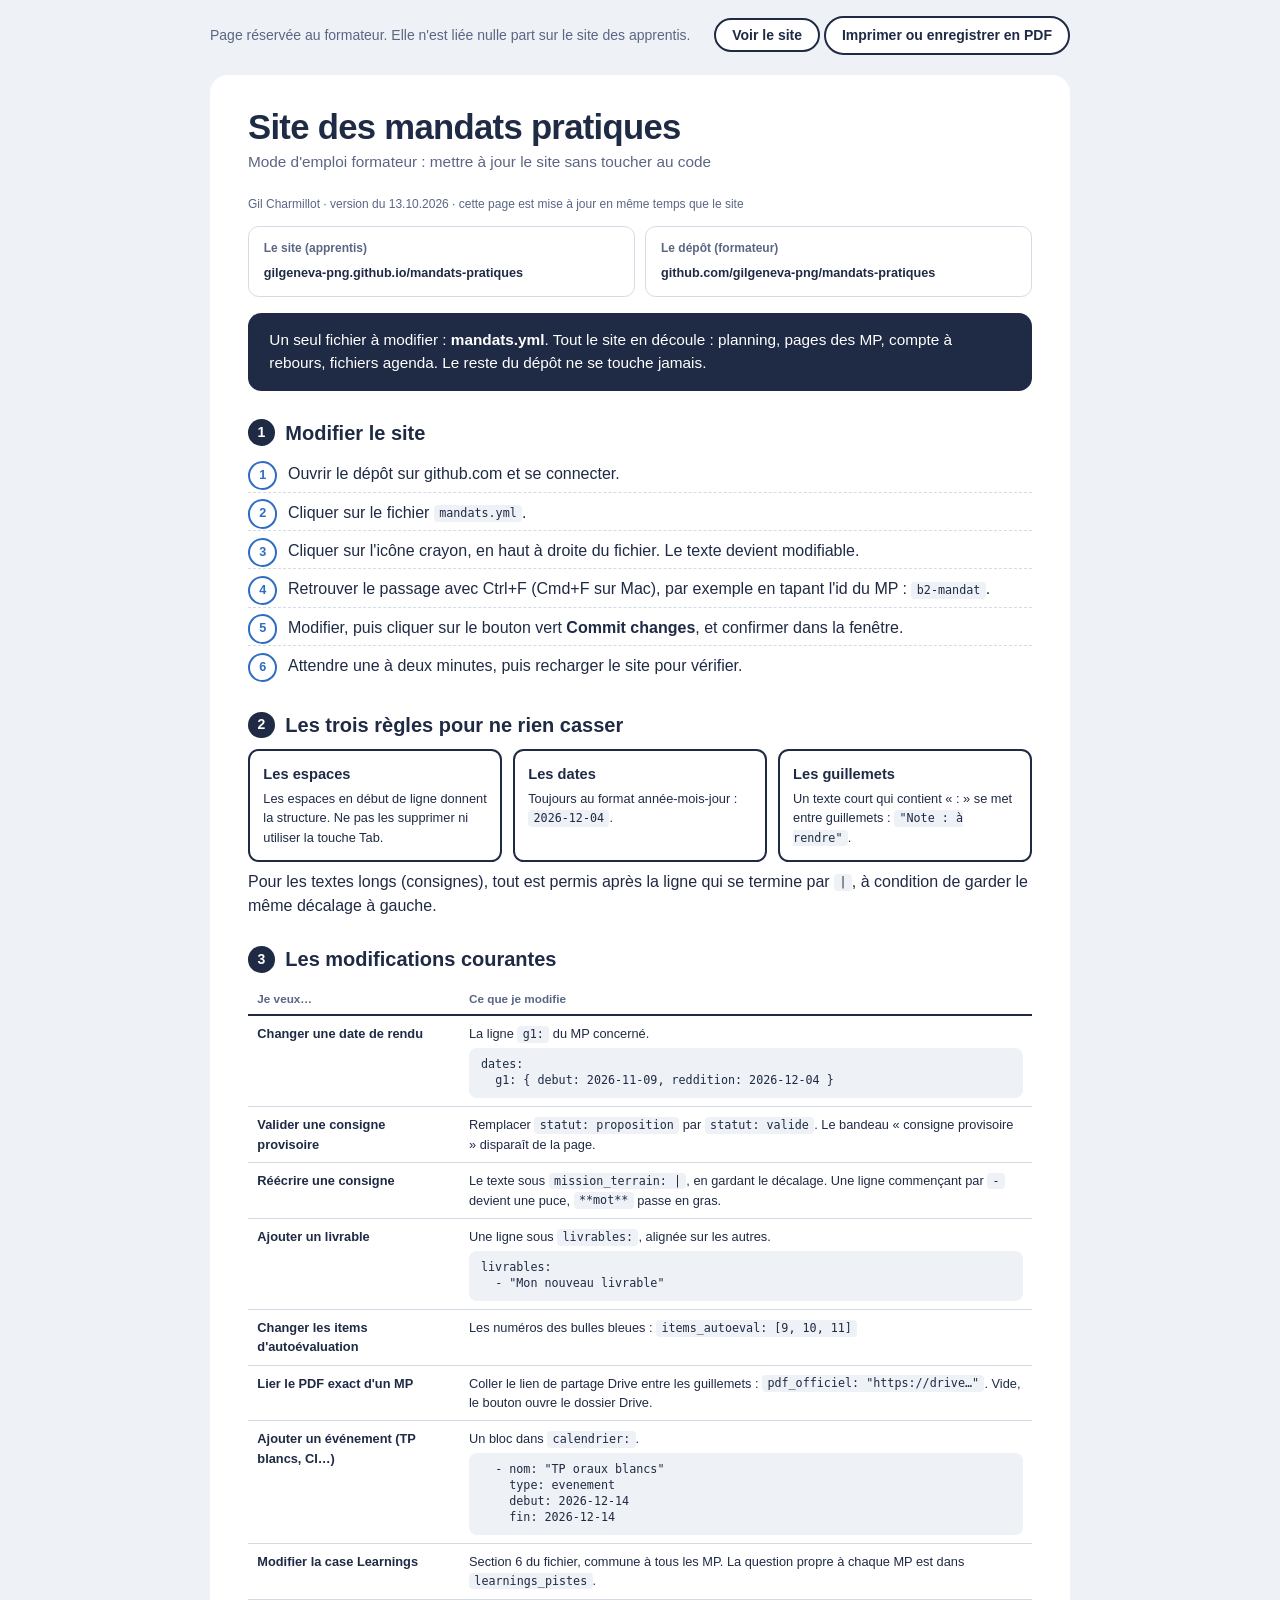
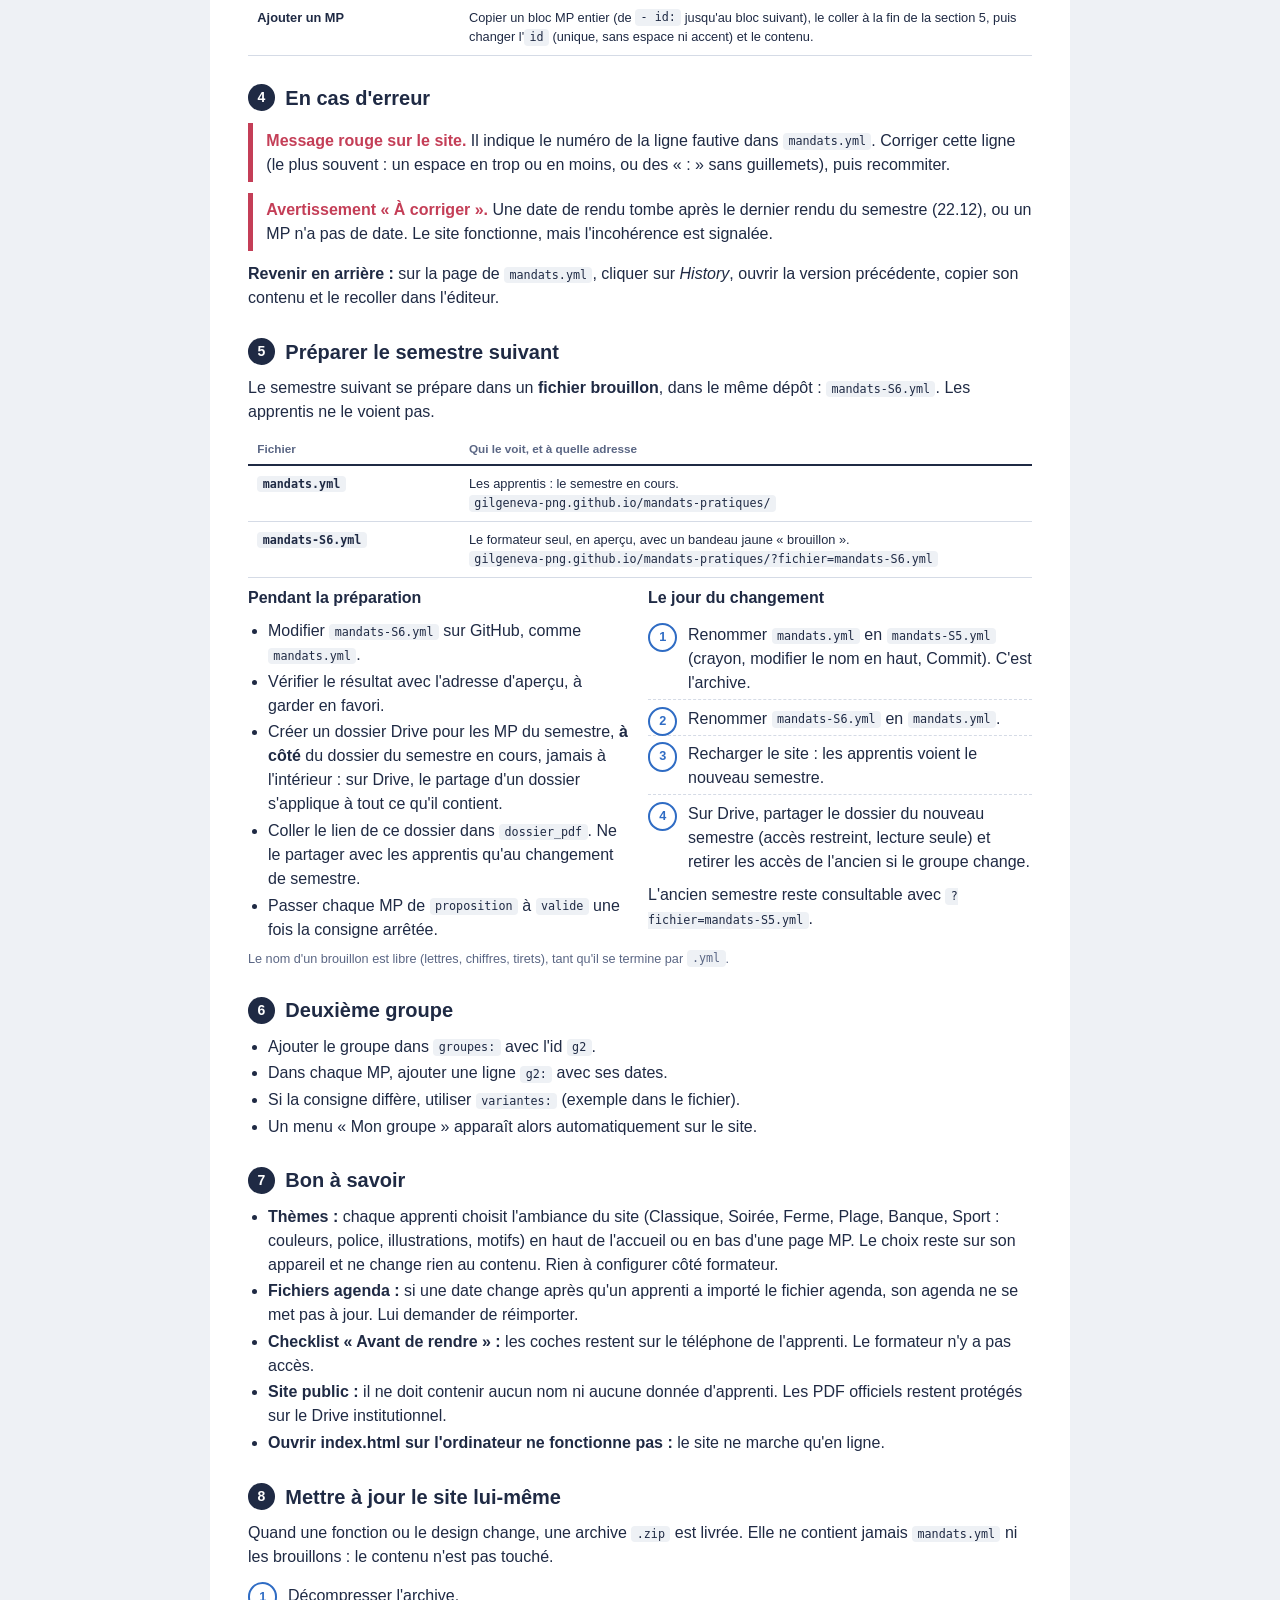
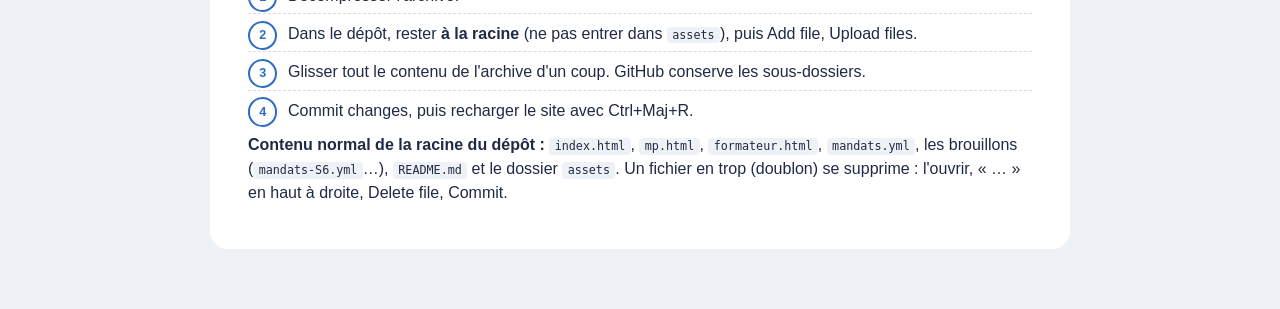
==== formateur.html @ 9e9696c9 "Add files via upload" ====
<!doctype html>
<html lang="fr">
<head>
<meta charset="utf-8">
<title>Mode d'emploi formateur</title>
<meta name="viewport" content="width=device-width, initial-scale=1">
<meta name="robots" content="noindex">
<style>
@page { size: A4; margin: 18mm 18mm 18mm 18mm; }
:root{ --ink:#1F2A44; --soft:#5A6684; --line:#D5DBE6; --paper:#EEF1F5; --blue:#2F6CC4; --red:#C43E57; }
*{box-sizing:border-box}
body{ font-family:"Atkinson Hyperlegible","Inter",sans-serif; color:var(--ink); font-size:10.5pt; line-height:1.5; margin:0; }
@media screen{
  body{ background:var(--paper); font-size:16px; padding:0 16px 60px; }
  main{ max-width:860px; margin:0 auto; background:#fff; border-radius:18px; padding:34px 38px; margin-top:20px; }
  .page-break{ break-before:auto }
  .key{ grid-template-columns:1fr }
  @media (max-width:700px){ code{ overflow-wrap:anywhere } .box .v{ white-space:normal !important; overflow-wrap:anywhere } table{ table-layout:fixed } main{ padding:22px 18px } .rules,.two{ grid-template-columns:1fr } td:first-child{ width:auto } }
}
.toolbar{ max-width:860px; margin:16px auto 0; display:flex; flex-wrap:wrap; gap:10px 16px; align-items:center; justify-content:space-between; font-size:14px; color:var(--soft) }
.toolbar a, .toolbar button{ font:inherit; font-weight:700; color:var(--ink); background:#fff; border:2px solid var(--ink); border-radius:999px; padding:7px 16px; cursor:pointer; text-decoration:none }
.version{ font-size:9pt; color:var(--soft); margin:0 0 10pt }
@media print{ .toolbar{ display:none } main{ padding:0 } }
.meta{ position:fixed; top:-12mm; right:0; font-size:8pt; color:var(--soft); text-align:right; }
h1{ font-family:"Inter Display","Inter",sans-serif; font-weight:800; font-size:26pt; letter-spacing:-.02em; line-height:1.05; margin:0 0 4pt; }
.sub{ color:var(--soft); font-size:11.5pt; margin:0 0 16pt; }
h2{ font-family:"Inter Display","Inter",sans-serif; font-weight:800; font-size:15pt; margin:20pt 0 7pt; display:flex; align-items:center; gap:8pt; break-after:avoid; }
h2 .n{ display:inline-grid; place-items:center; width:20pt; height:20pt; border-radius:50%; background:var(--ink); color:#fff; font-size:10.5pt; flex:none }
p{ margin:0 0 7pt; }
code, .code{ font-family:"DejaVu Sans Mono",monospace; font-size:8.8pt; }
code{ background:var(--paper); padding:1pt 4pt; border-radius:3pt; }
.key{ display:grid; grid-template-columns:1fr 1fr; gap:8pt; margin:6pt 0 4pt; }
.box{ border:1.2pt solid var(--line); border-radius:8pt; padding:9pt 11pt; }
.box b{ display:block; font-size:9pt; color:var(--soft); font-weight:600; margin-bottom:2pt }
.box .v{ font-weight:700; font-size:9.5pt; white-space:nowrap }
.principle{ background:var(--ink); color:#fff; border-radius:10pt; padding:12pt 16pt; margin:12pt 0 4pt; font-size:11.5pt; }
.principle strong{ font-weight:800 }
ol.steps{ list-style:none; padding:0; margin:4pt 0; counter-reset:s; }
ol.steps li{ counter-increment:s; position:relative; padding:4pt 0 4pt 30pt; border-bottom:1pt dashed var(--line); }
ol.steps li:last-child{ border-bottom:0 }
ol.steps li::before{ content:counter(s); position:absolute; left:0; top:3pt; width:19pt; height:19pt; border-radius:50%;
  border:1.5pt solid var(--blue); color:var(--blue); font-weight:700; font-size:9.5pt; display:grid; place-items:center; }
table{ width:100%; border-collapse:collapse; margin:4pt 0 6pt; font-size:9.6pt; }
th{ text-align:left; font-weight:700; color:var(--soft); font-size:8.8pt; padding:5pt 7pt; border-bottom:1.5pt solid var(--ink); }
td{ padding:6pt 7pt; border-bottom:1pt solid var(--line); vertical-align:top; }
tr{ break-inside:avoid; }
td:first-child{ font-weight:600; width:27%; }
pre.code{ background:var(--paper); border-radius:6pt; padding:7pt 9pt; margin:3pt 0 0; white-space:pre-wrap; line-height:1.35; }
.rules{ display:grid; grid-template-columns:repeat(3,1fr); gap:8pt; margin:6pt 0; }
.rule{ border:1.5pt solid var(--ink); border-radius:8pt; padding:9pt 10pt; }
.rule b{ display:block; font-family:"Inter Display","Inter",sans-serif; font-size:11pt; margin-bottom:3pt }
.rule p{ margin:0; font-size:9.6pt }
.alert{ border-left:4pt solid var(--red); padding:4pt 0 4pt 10pt; margin:8pt 0; }
.alert b{ color:var(--red) }
.two{ display:grid; grid-template-columns:1fr 1fr; gap:12pt; }
ul{ margin:0 0 6pt; padding-left:15pt } li{ margin-bottom:2pt }
.avoid{ break-inside:avoid }
.page-break{ break-before:page }
.muted{ color:var(--soft) }
.two ol.steps li{ padding-top:3pt; padding-bottom:3pt }
</style>
</head>
<body>
<div class="toolbar"><span>Page réservée au formateur. Elle n'est liée nulle part sur le site des apprentis.</span>
  <span><a href="./">Voir le site</a> <button type="button" onclick="window.print()">Imprimer ou enregistrer en PDF</button></span></div>
<main>

<h1>Site des mandats pratiques</h1>
<p class="sub">Mode d'emploi formateur : mettre à jour le site sans toucher au code</p>
<p class="version">Gil Charmillot · version du 13.10.2026 · cette page est mise à jour en même temps que le site</p>

<div class="key">
  <div class="box"><b>Le site (apprentis)</b><span class="v">gilgeneva-png.github.io/mandats-pratiques</span></div>
  <div class="box"><b>Le dépôt (formateur)</b><span class="v">github.com/gilgeneva-png/mandats-pratiques</span></div>
</div>

<div class="principle">Un seul fichier à modifier : <strong>mandats.yml</strong>. Tout le site en découle : planning, pages des MP, compte à rebours, fichiers agenda. Le reste du dépôt ne se touche jamais.</div>

<h2><span class="n">1</span>Modifier le site</h2>
<ol class="steps">
  <li>Ouvrir le dépôt sur github.com et se connecter.</li>
  <li>Cliquer sur le fichier <code>mandats.yml</code>.</li>
  <li>Cliquer sur l'icône crayon, en haut à droite du fichier. Le texte devient modifiable.</li>
  <li>Retrouver le passage avec Ctrl+F (Cmd+F sur Mac), par exemple en tapant l'id du MP : <code>b2-mandat</code>.</li>
  <li>Modifier, puis cliquer sur le bouton vert <strong>Commit changes</strong>, et confirmer dans la fenêtre.</li>
  <li>Attendre une à deux minutes, puis recharger le site pour vérifier.</li>
</ol>

<h2><span class="n">2</span>Les trois règles pour ne rien casser</h2>
<div class="rules">
  <div class="rule"><b>Les espaces</b><p>Les espaces en début de ligne donnent la structure. Ne pas les supprimer ni utiliser la touche Tab.</p></div>
  <div class="rule"><b>Les dates</b><p>Toujours au format année-mois-jour : <code>2026-12-04</code>.</p></div>
  <div class="rule"><b>Les guillemets</b><p>Un texte court qui contient « : » se met entre guillemets : <code>"Note : à rendre"</code>.</p></div>
</div>
<p>Pour les textes longs (consignes), tout est permis après la ligne qui se termine par <code>|</code>, à condition de garder le même décalage à gauche.</p>

<h2 class="page-break"><span class="n">3</span>Les modifications courantes</h2>
<table>
  <thead><tr><th>Je veux…</th><th>Ce que je modifie</th></tr></thead>
  <tbody>
  <tr><td>Changer une date de rendu</td><td>La ligne <code>g1:</code> du MP concerné.
    <pre class="code">dates:
  g1: { debut: 2026-11-09, reddition: 2026-12-04 }</pre></td></tr>
  <tr><td>Valider une consigne provisoire</td><td>Remplacer <code>statut: proposition</code> par <code>statut: valide</code>. Le bandeau « consigne provisoire » disparaît de la page.</td></tr>
  <tr><td>Réécrire une consigne</td><td>Le texte sous <code>mission_terrain: |</code>, en gardant le décalage. Une ligne commençant par <code>- </code> devient une puce, <code>**mot**</code> passe en gras.</td></tr>
  <tr><td>Ajouter un livrable</td><td>Une ligne sous <code>livrables:</code>, alignée sur les autres.
    <pre class="code">livrables:
  - "Mon nouveau livrable"</pre></td></tr>
  <tr><td>Changer les items d'autoévaluation</td><td>Les numéros des bulles bleues : <code>items_autoeval: [9, 10, 11]</code></td></tr>
  <tr><td>Lier le PDF exact d'un MP</td><td>Coller le lien de partage Drive entre les guillemets : <code>pdf_officiel: "https://drive…"</code>. Vide, le bouton ouvre le dossier Drive.</td></tr>
  <tr><td>Ajouter un événement (TP blancs, CI…)</td><td>Un bloc dans <code>calendrier:</code>.
    <pre class="code">  - nom: "TP oraux blancs"
    type: evenement
    debut: 2026-12-14
    fin: 2026-12-14</pre></td></tr>
  <tr><td>Modifier la case Learnings</td><td>Section 6 du fichier, commune à tous les MP. La question propre à chaque MP est dans <code>learnings_pistes</code>.</td></tr>
  <tr><td>Ajouter un MP</td><td>Copier un bloc MP entier (de <code>- id:</code> jusqu'au bloc suivant), le coller à la fin de la section 5, puis changer l'<code>id</code> (unique, sans espace ni accent) et le contenu.</td></tr>
  </tbody>
</table>

<div class="avoid"><h2><span class="n">4</span>En cas d'erreur</h2>
<div class="alert"><b>Message rouge sur le site.</b> Il indique le numéro de la ligne fautive dans <code>mandats.yml</code>. Corriger cette ligne (le plus souvent : un espace en trop ou en moins, ou des « : » sans guillemets), puis recommiter.</div>
<div class="alert"><b>Avertissement « À corriger ».</b> Une date de rendu tombe après le dernier rendu du semestre (22.12), ou un MP n'a pas de date. Le site fonctionne, mais l'incohérence est signalée.</div>
<p><strong>Revenir en arrière :</strong> sur la page de <code>mandats.yml</code>, cliquer sur <em>History</em>, ouvrir la version précédente, copier son contenu et le recoller dans l'éditeur.</p></div>

<h2 class="avoid"><span class="n">5</span>Préparer le semestre suivant</h2>
<p>Le semestre suivant se prépare dans un <strong>fichier brouillon</strong>, dans le même dépôt : <code>mandats-S6.yml</code>. Les apprentis ne le voient pas.</p>
<table>
  <thead><tr><th>Fichier</th><th>Qui le voit, et à quelle adresse</th></tr></thead>
  <tbody>
  <tr><td><code>mandats.yml</code></td><td>Les apprentis : le semestre en cours.<br><code>gilgeneva-png.github.io/mandats-pratiques/</code></td></tr>
  <tr><td><code>mandats-S6.yml</code></td><td>Le formateur seul, en aperçu, avec un bandeau jaune « brouillon ».<br><code>gilgeneva-png.github.io/mandats-pratiques/?fichier=mandats-S6.yml</code></td></tr>
  </tbody>
</table>
<div class="two avoid">
  <div>
    <p><strong>Pendant la préparation</strong></p>
    <ul>
      <li>Modifier <code>mandats-S6.yml</code> sur GitHub, comme <code>mandats.yml</code>.</li>
      <li>Vérifier le résultat avec l'adresse d'aperçu, à garder en favori.</li>
      <li>Créer un dossier Drive pour les MP du semestre, <strong>à côté</strong> du dossier du semestre en cours, jamais à l'intérieur : sur Drive, le partage d'un dossier s'applique à tout ce qu'il contient.</li>
      <li>Coller le lien de ce dossier dans <code>dossier_pdf</code>. Ne le partager avec les apprentis qu'au changement de semestre.</li>
      <li>Passer chaque MP de <code>proposition</code> à <code>valide</code> une fois la consigne arrêtée.</li>
    </ul>
  </div>
  <div>
    <p><strong>Le jour du changement</strong></p>
    <ol class="steps">
      <li>Renommer <code>mandats.yml</code> en <code>mandats-S5.yml</code> (crayon, modifier le nom en haut, Commit). C'est l'archive.</li>
      <li>Renommer <code>mandats-S6.yml</code> en <code>mandats.yml</code>.</li>
      <li>Recharger le site : les apprentis voient le nouveau semestre.</li>
      <li>Sur Drive, partager le dossier du nouveau semestre (accès restreint, lecture seule) et retirer les accès de l'ancien si le groupe change.</li>
    </ol>
    <p>L'ancien semestre reste consultable avec <code>?fichier=mandats-S5.yml</code>.</p>
  </div>
</div>
<p class="muted" style="font-size:9.5pt">Le nom d'un brouillon est libre (lettres, chiffres, tirets), tant qu'il se termine par <code>.yml</code>.</p>

<h2 class="avoid"><span class="n">6</span>Deuxième groupe</h2>
<ul class="avoid">
  <li>Ajouter le groupe dans <code>groupes:</code> avec l'id <code>g2</code>.</li>
  <li>Dans chaque MP, ajouter une ligne <code>g2:</code> avec ses dates.</li>
  <li>Si la consigne diffère, utiliser <code>variantes:</code> (exemple dans le fichier).</li>
  <li>Un menu « Mon groupe » apparaît alors automatiquement sur le site.</li>
</ul>

<h2 class="avoid"><span class="n">7</span>Bon à savoir</h2>
<ul class="avoid">
  <li><strong>Thèmes :</strong> chaque apprenti choisit l'ambiance du site (Classique, Soirée, Ferme, Plage, Banque, Sport : couleurs, police, illustrations, motifs) en haut de l'accueil ou en bas d'une page MP. Le choix reste sur son appareil et ne change rien au contenu. Rien à configurer côté formateur.</li>
  <li><strong>Fichiers agenda :</strong> si une date change après qu'un apprenti a importé le fichier agenda, son agenda ne se met pas à jour. Lui demander de réimporter.</li>
  <li><strong>Checklist « Avant de rendre » :</strong> les coches restent sur le téléphone de l'apprenti. Le formateur n'y a pas accès.</li>
  <li><strong>Site public :</strong> il ne doit contenir aucun nom ni aucune donnée d'apprenti. Les PDF officiels restent protégés sur le Drive institutionnel.</li>
  <li><strong>Ouvrir index.html sur l'ordinateur ne fonctionne pas :</strong> le site ne marche qu'en ligne.</li>
</ul>

<h2 class="avoid"><span class="n">8</span>Mettre à jour le site lui-même</h2>
<p>Quand une fonction ou le design change, une archive <code>.zip</code> est livrée. Elle ne contient jamais <code>mandats.yml</code> ni les brouillons : le contenu n'est pas touché.</p>
<ol class="steps">
  <li>Décompresser l'archive.</li>
  <li>Dans le dépôt, rester <strong>à la racine</strong> (ne pas entrer dans <code>assets</code>), puis Add file, Upload files.</li>
  <li>Glisser tout le contenu de l'archive d'un coup. GitHub conserve les sous-dossiers.</li>
  <li>Commit changes, puis recharger le site avec Ctrl+Maj+R.</li>
</ol>
<p><strong>Contenu normal de la racine du dépôt :</strong> <code>index.html</code>, <code>mp.html</code>, <code>formateur.html</code>, <code>mandats.yml</code>, les brouillons (<code>mandats-S6.yml</code>…), <code>README.md</code> et le dossier <code>assets</code>. Un fichier en trop (doublon) se supprime : l'ouvrir, « … » en haut à droite, Delete file, Commit.</p>
</main>
</body>
</html>
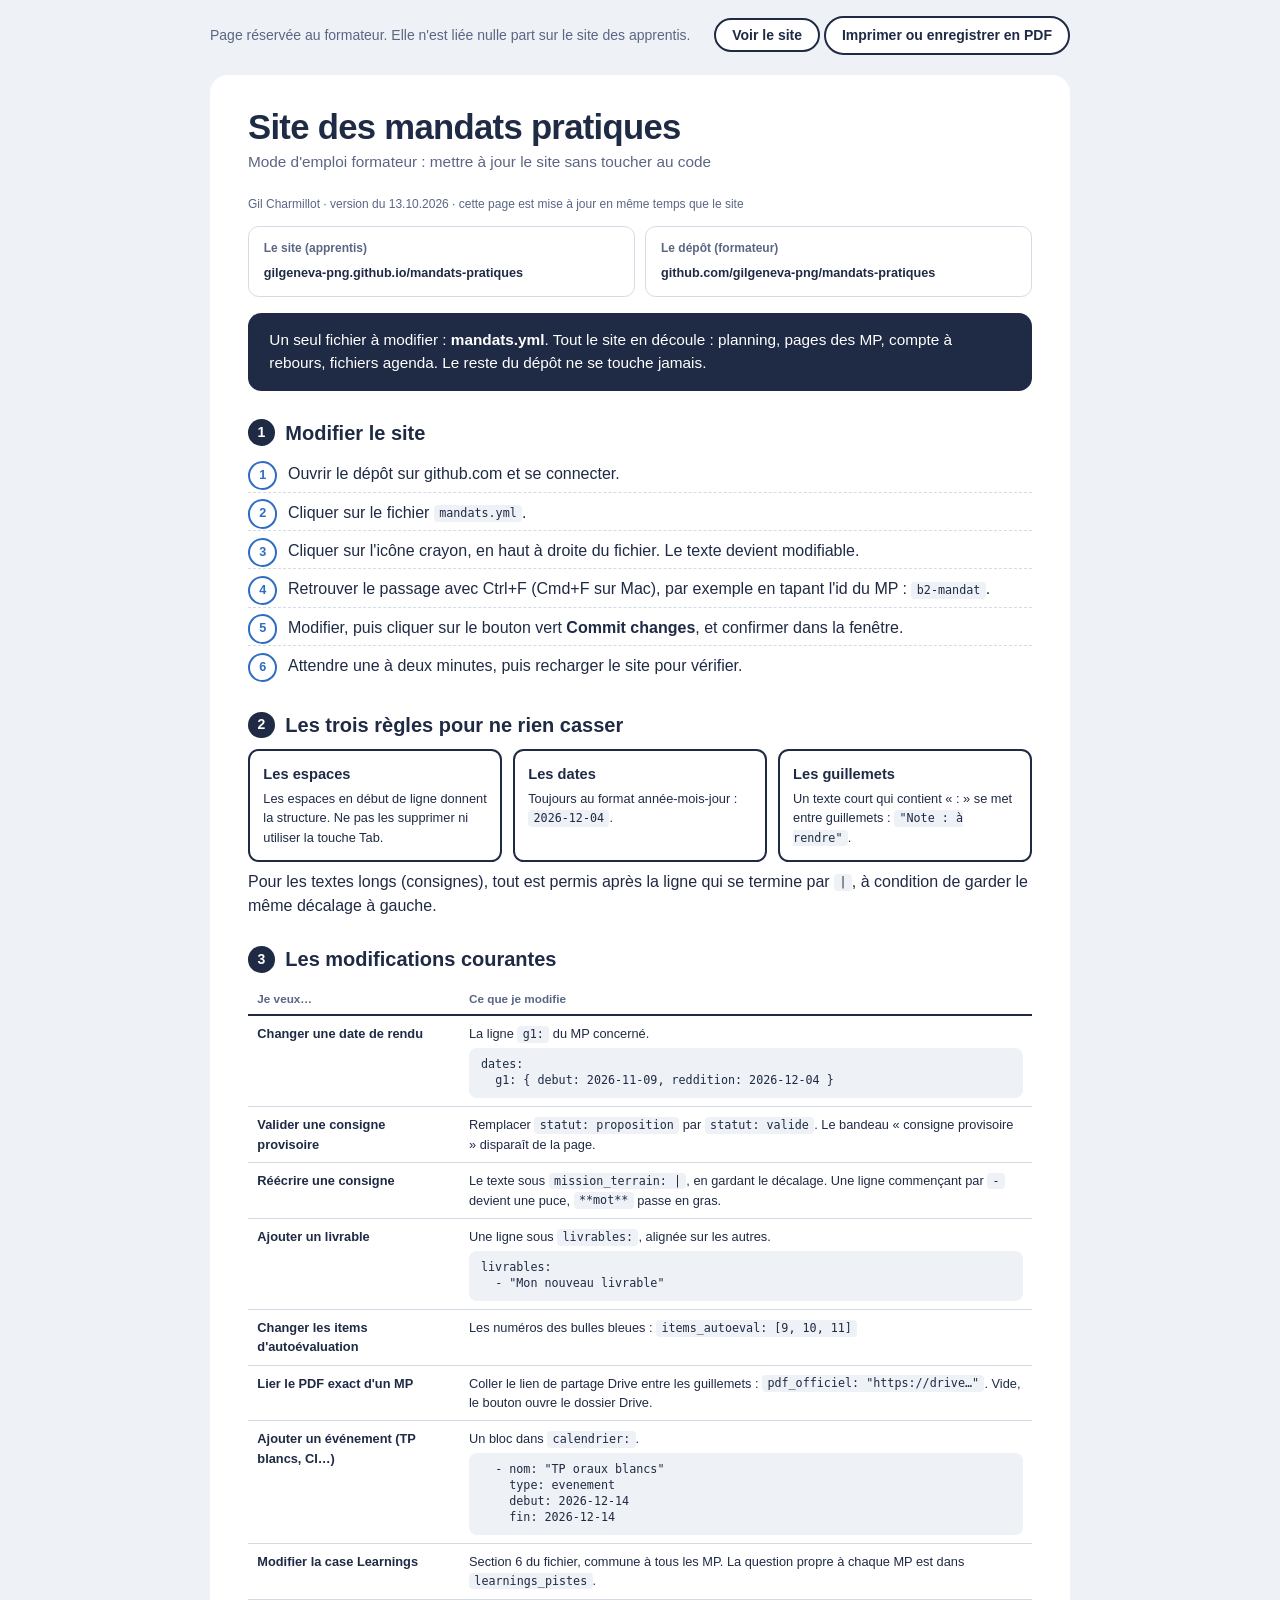
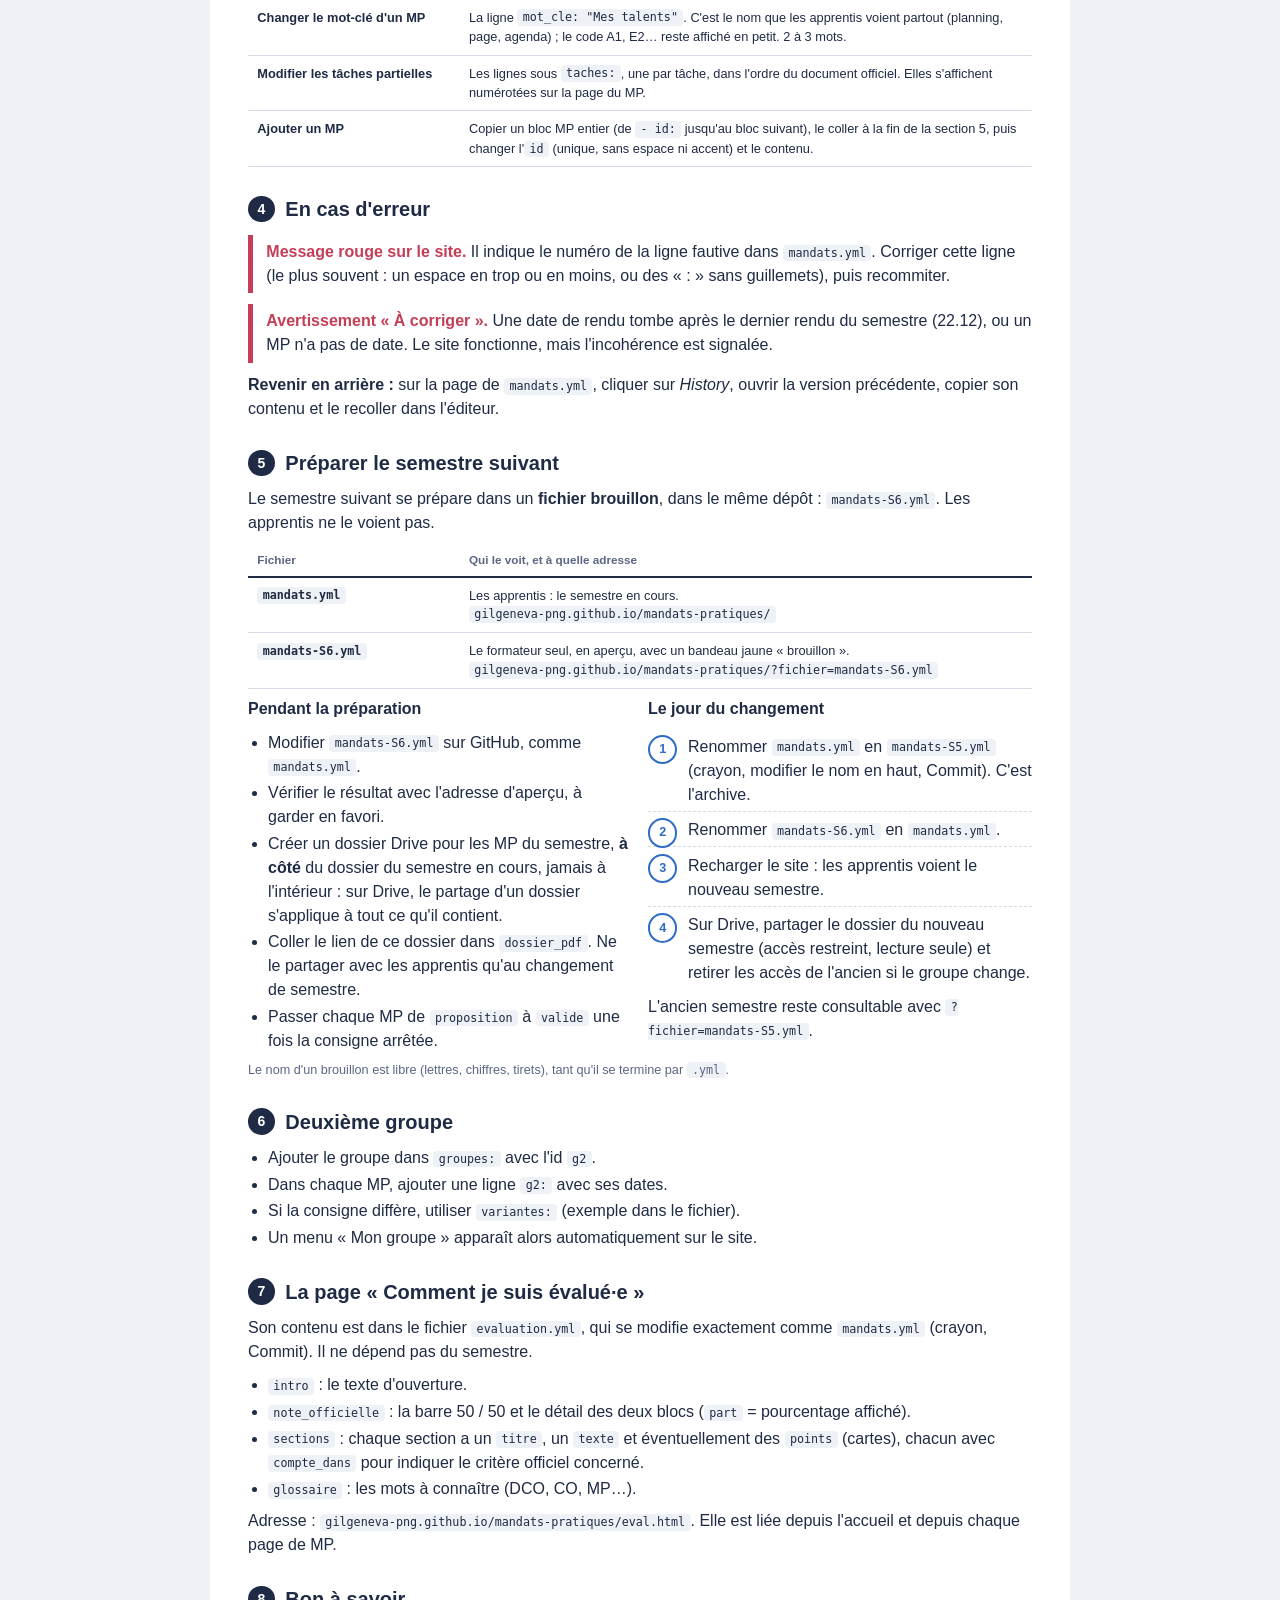
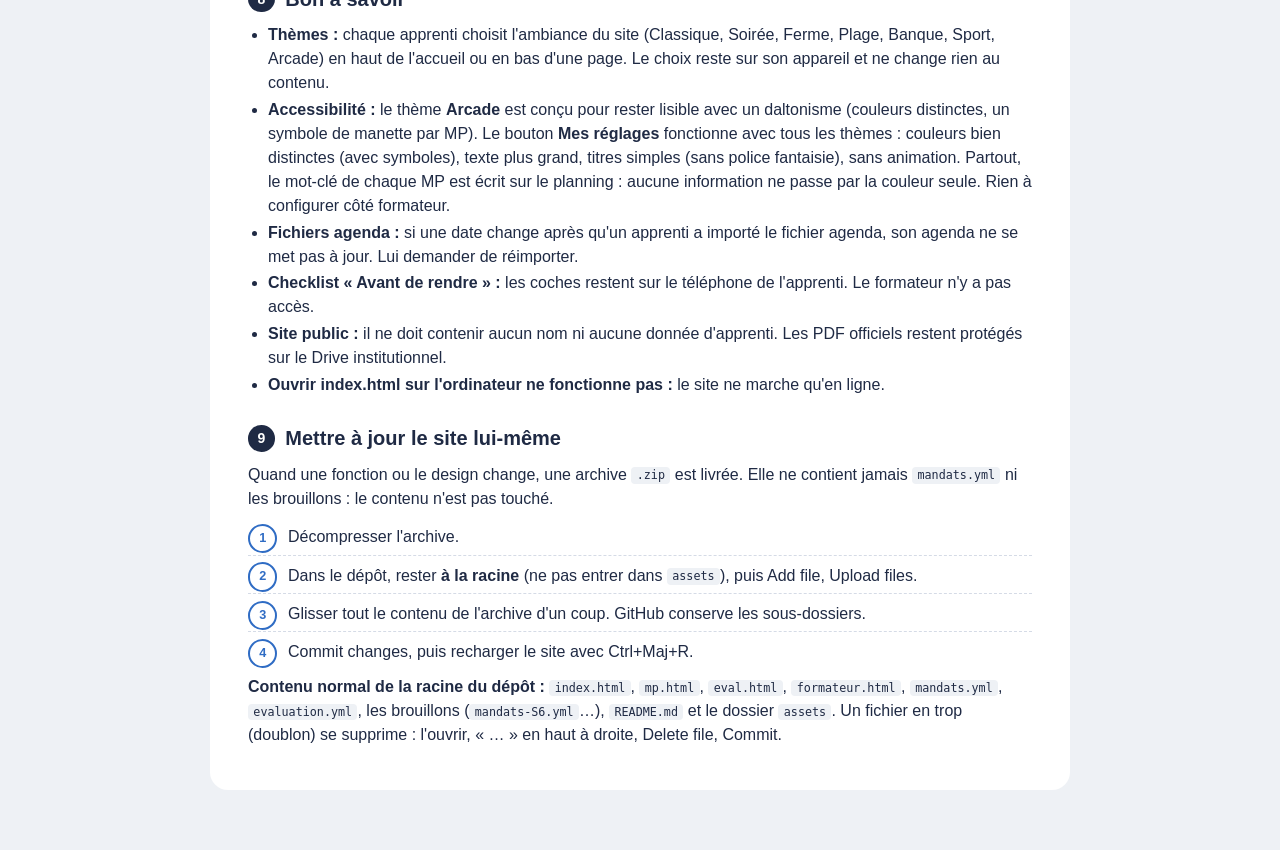
==== commit 1333faf6: "Add files via upload" ====
--- a/formateur.html
+++ b/formateur.html
@@ -114,6 +114,8 @@
     debut: 2026-12-14
     fin: 2026-12-14</pre></td></tr>
   <tr><td>Modifier la case Learnings</td><td>Section 6 du fichier, commune à tous les MP. La question propre à chaque MP est dans <code>learnings_pistes</code>.</td></tr>
+  <tr><td>Changer le mot-clé d'un MP</td><td>La ligne <code>mot_cle: "Mes talents"</code>. C'est le nom que les apprentis voient partout (planning, page, agenda) ; le code A1, E2… reste affiché en petit. 2 à 3 mots.</td></tr>
+  <tr><td>Modifier les tâches partielles</td><td>Les lignes sous <code>taches:</code>, une par tâche, dans l'ordre du document officiel. Elles s'affichent numérotées sur la page du MP.</td></tr>
   <tr><td>Ajouter un MP</td><td>Copier un bloc MP entier (de <code>- id:</code> jusqu'au bloc suivant), le coller à la fin de la section 5, puis changer l'<code>id</code> (unique, sans espace ni accent) et le contenu.</td></tr>
   </tbody>
 </table>
@@ -164,16 +166,27 @@
   <li>Un menu « Mon groupe » apparaît alors automatiquement sur le site.</li>
 </ul>
 
-<h2 class="avoid"><span class="n">7</span>Bon à savoir</h2>
+<h2 class="avoid"><span class="n">7</span>La page « Comment je suis évalué·e »</h2>
+<p>Son contenu est dans le fichier <code>evaluation.yml</code>, qui se modifie exactement comme <code>mandats.yml</code> (crayon, Commit). Il ne dépend pas du semestre.</p>
 <ul class="avoid">
-  <li><strong>Thèmes :</strong> chaque apprenti choisit l'ambiance du site (Classique, Soirée, Ferme, Plage, Banque, Sport : couleurs, police, illustrations, motifs) en haut de l'accueil ou en bas d'une page MP. Le choix reste sur son appareil et ne change rien au contenu. Rien à configurer côté formateur.</li>
+  <li><code>intro</code> : le texte d'ouverture.</li>
+  <li><code>note_officielle</code> : la barre 50 / 50 et le détail des deux blocs (<code>part</code> = pourcentage affiché).</li>
+  <li><code>sections</code> : chaque section a un <code>titre</code>, un <code>texte</code> et éventuellement des <code>points</code> (cartes), chacun avec <code>compte_dans</code> pour indiquer le critère officiel concerné.</li>
+  <li><code>glossaire</code> : les mots à connaître (DCO, CO, MP…).</li>
+</ul>
+<p>Adresse : <code>gilgeneva-png.github.io/mandats-pratiques/eval.html</code>. Elle est liée depuis l'accueil et depuis chaque page de MP.</p>
+
+<h2 class="avoid"><span class="n">8</span>Bon à savoir</h2>
+<ul class="avoid">
+  <li><strong>Thèmes :</strong> chaque apprenti choisit l'ambiance du site (Classique, Soirée, Ferme, Plage, Banque, Sport, Arcade) en haut de l'accueil ou en bas d'une page. Le choix reste sur son appareil et ne change rien au contenu.</li>
+  <li><strong>Accessibilité :</strong> le thème <strong>Arcade</strong> est conçu pour rester lisible avec un daltonisme (couleurs distinctes, un symbole de manette par MP). Le bouton <strong>Mes réglages</strong> fonctionne avec tous les thèmes : couleurs bien distinctes (avec symboles), texte plus grand, titres simples (sans police fantaisie), sans animation. Partout, le mot-clé de chaque MP est écrit sur le planning : aucune information ne passe par la couleur seule. Rien à configurer côté formateur.</li>
   <li><strong>Fichiers agenda :</strong> si une date change après qu'un apprenti a importé le fichier agenda, son agenda ne se met pas à jour. Lui demander de réimporter.</li>
   <li><strong>Checklist « Avant de rendre » :</strong> les coches restent sur le téléphone de l'apprenti. Le formateur n'y a pas accès.</li>
   <li><strong>Site public :</strong> il ne doit contenir aucun nom ni aucune donnée d'apprenti. Les PDF officiels restent protégés sur le Drive institutionnel.</li>
   <li><strong>Ouvrir index.html sur l'ordinateur ne fonctionne pas :</strong> le site ne marche qu'en ligne.</li>
 </ul>
 
-<h2 class="avoid"><span class="n">8</span>Mettre à jour le site lui-même</h2>
+<h2 class="avoid"><span class="n">9</span>Mettre à jour le site lui-même</h2>
 <p>Quand une fonction ou le design change, une archive <code>.zip</code> est livrée. Elle ne contient jamais <code>mandats.yml</code> ni les brouillons : le contenu n'est pas touché.</p>
 <ol class="steps">
   <li>Décompresser l'archive.</li>
@@ -181,7 +194,7 @@
   <li>Glisser tout le contenu de l'archive d'un coup. GitHub conserve les sous-dossiers.</li>
   <li>Commit changes, puis recharger le site avec Ctrl+Maj+R.</li>
 </ol>
-<p><strong>Contenu normal de la racine du dépôt :</strong> <code>index.html</code>, <code>mp.html</code>, <code>formateur.html</code>, <code>mandats.yml</code>, les brouillons (<code>mandats-S6.yml</code>…), <code>README.md</code> et le dossier <code>assets</code>. Un fichier en trop (doublon) se supprime : l'ouvrir, « … » en haut à droite, Delete file, Commit.</p>
+<p><strong>Contenu normal de la racine du dépôt :</strong> <code>index.html</code>, <code>mp.html</code>, <code>eval.html</code>, <code>formateur.html</code>, <code>mandats.yml</code>, <code>evaluation.yml</code>, les brouillons (<code>mandats-S6.yml</code>…), <code>README.md</code> et le dossier <code>assets</code>. Un fichier en trop (doublon) se supprime : l'ouvrir, « … » en haut à droite, Delete file, Commit.</p>
 </main>
 </body>
 </html>
